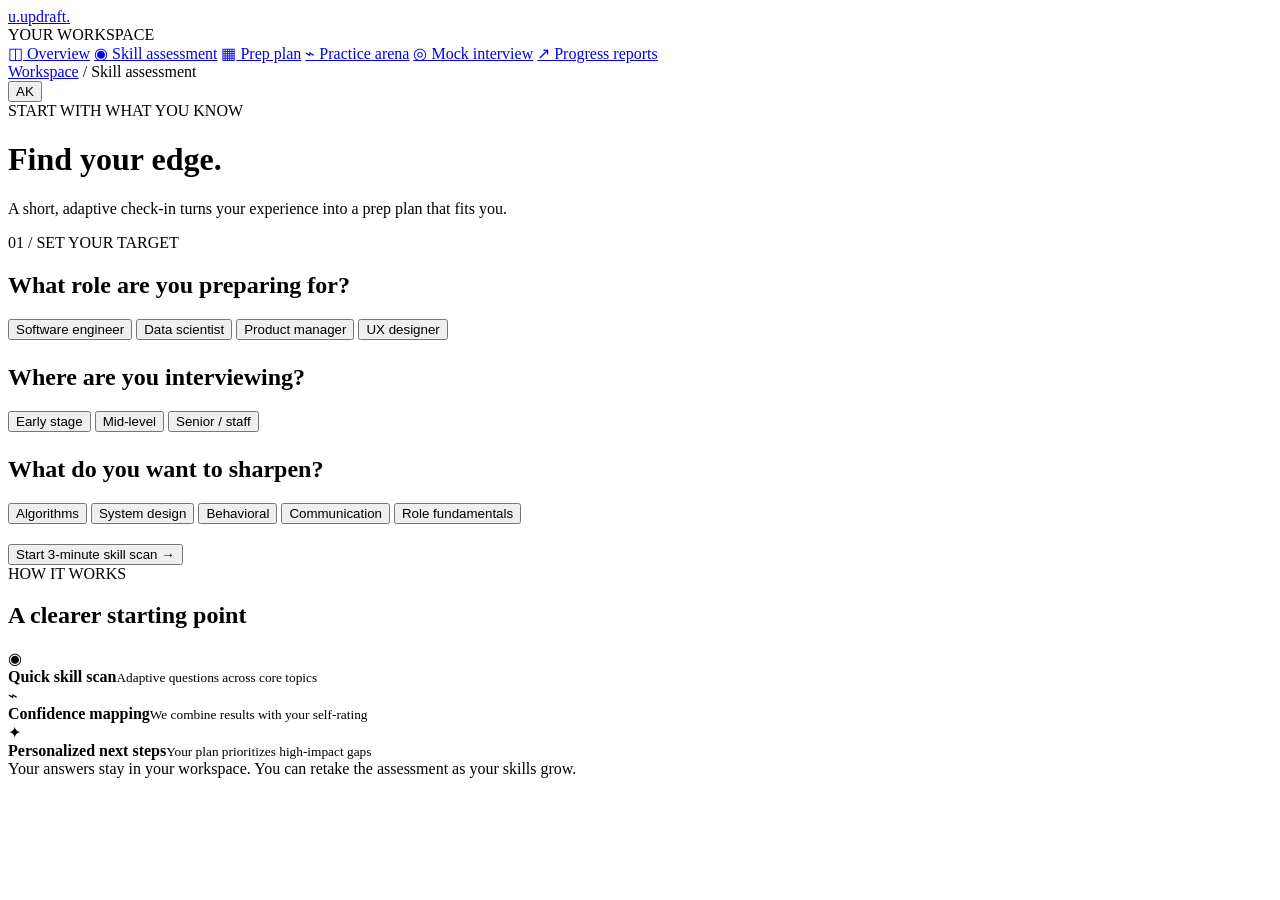
==== Frontend/pages/assessment.html @ e7a11a70 "Add skill assessment page" ====
<!doctype html>
<html lang="en">
<head>
  <meta charset="utf-8">
  <meta name="viewport" content="width=device-width,initial-scale=1">
  <title>Skill assessment — Updraft</title>
  <link rel="stylesheet" href="../css/styles.css">
</head>
<body>
  <aside class="sidebar">
    <a class="brand" href="../index.html"><span class="brandmark">u.</span><span>updraft<span class="brand-dot">.</span></span></a>
    <div class="side-label">YOUR WORKSPACE</div>
    <nav>
      <a class="nav-item" href="../index.html"><span>◫</span> Overview</a>
      <a class="nav-item active" href="assessment.html"><span>◉</span> Skill assessment</a>
      <a class="nav-item" href="plan.html"><span>▦</span> Prep plan</a>
      <a class="nav-item" href="practice.html"><span>⌁</span> Practice arena</a>
      <a class="nav-item" href="mock-interview.html"><span>◎</span> Mock interview</a>
      <a class="nav-item" href="reports.html"><span>↗</span> Progress reports</a>
    </nav>
  </aside>

  <main class="main">
    <header class="topbar">
      <div class="breadcrumbs"><a href="../index.html">Workspace</a> <span>/</span> Skill assessment</div>
      <div class="top-actions"><span class="today" id="today"></span><button class="avatar mini">AK</button></div>
    </header>

    <div class="content">
      <div class="page-head">
        <div class="eyebrow">START WITH WHAT YOU KNOW</div>
        <h1>Find your edge.</h1>
        <p>A short, adaptive check-in turns your experience into a prep plan that fits you.</p>
      </div>

      <div class="page-grid">
        <section class="panel">
          <div class="eyebrow muted">01 / SET YOUR TARGET</div>
          <h2>What role are you preparing for?</h2>
          <div class="option-row">
            <button class="choice selected">Software engineer</button>
            <button class="choice">Data scientist</button>
            <button class="choice">Product manager</button>
            <button class="choice">UX designer</button>
          </div>

          <h2 style="margin-top:24px">Where are you interviewing?</h2>
          <div class="option-row">
            <button class="choice">Early stage</button>
            <button class="choice selected">Mid-level</button>
            <button class="choice">Senior / staff</button>
          </div>

          <h2 style="margin-top:24px">What do you want to sharpen?</h2>
          <div class="option-row">
            <button class="chip selected">Algorithms</button>
            <button class="chip">System design</button>
            <button class="chip">Behavioral</button>
            <button class="chip">Communication</button>
            <button class="chip">Role fundamentals</button>
          </div>

          <button class="action" style="margin-top:20px" onclick="location.href='practice.html'">Start 3-minute skill scan →</button>
        </section>

        <aside class="panel">
          <div class="eyebrow muted">HOW IT WORKS</div>
          <h2>A clearer starting point</h2>
          <div class="plan-row"><span class="topic-icon">◉</span><div><b>Quick skill scan</b><small>Adaptive questions across core topics</small></div></div>
          <div class="plan-row"><span class="topic-icon">⌁</span><div><b>Confidence mapping</b><small>We combine results with your self-rating</small></div></div>
          <div class="plan-row"><span class="topic-icon">✦</span><div><b>Personalized next steps</b><small>Your plan prioritizes high-impact gaps</small></div></div>
          <div class="feedback">Your answers stay in your workspace. You can retake the assessment as your skills grow.</div>
        </aside>
      </div>
    </div>
  </main>
  <script src="../js/app.js"></script>
</body>
</html>
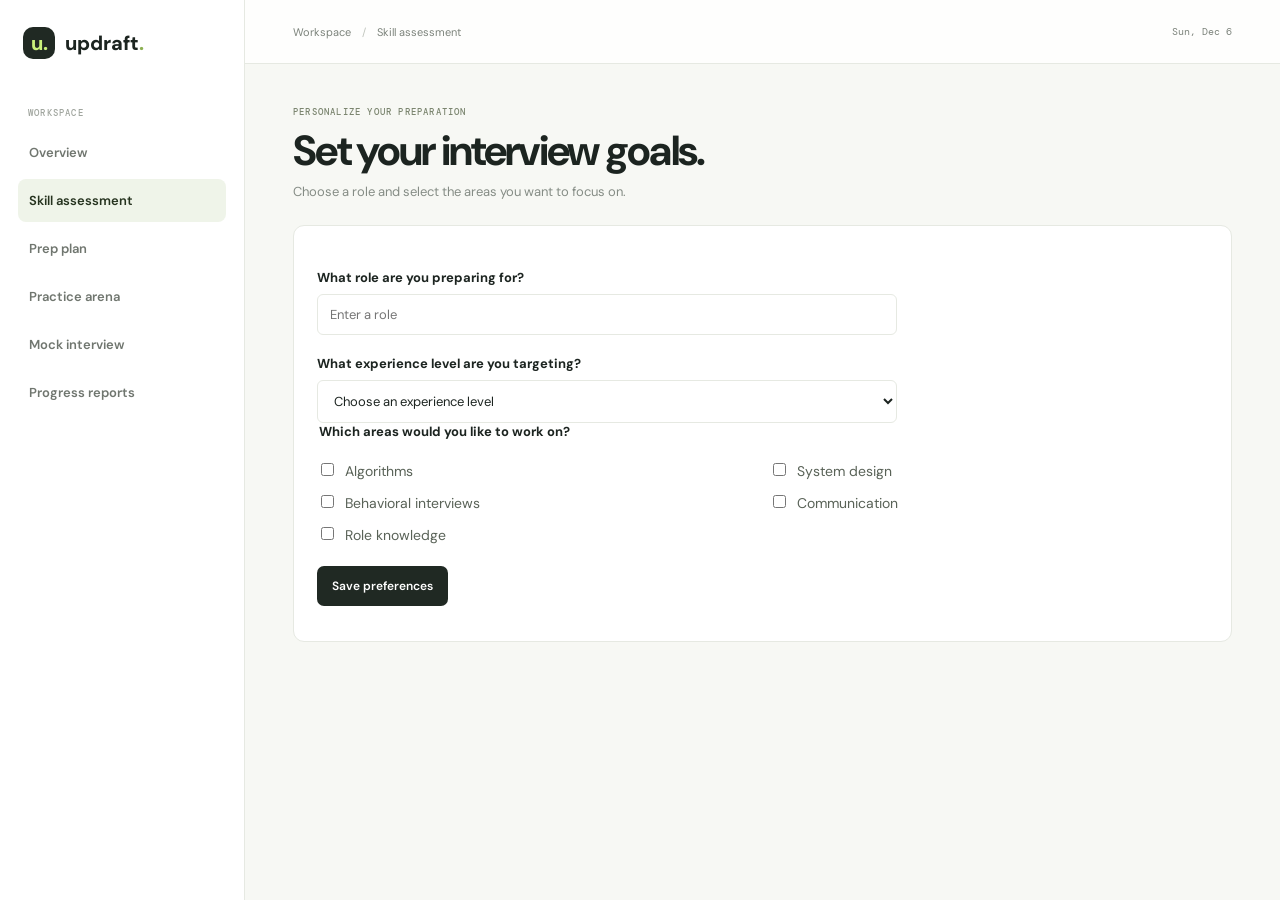
==== commit bd967850: "Update interview prep UI" ====
--- a/Frontend/pages/assessment.html
+++ b/Frontend/pages/assessment.html
@@ -9,69 +9,51 @@
 <body>
   <aside class="sidebar">
     <a class="brand" href="../index.html"><span class="brandmark">u.</span><span>updraft<span class="brand-dot">.</span></span></a>
-    <div class="side-label">YOUR WORKSPACE</div>
+    <div class="side-label">WORKSPACE</div>
     <nav>
-      <a class="nav-item" href="../index.html"><span>◫</span> Overview</a>
-      <a class="nav-item active" href="assessment.html"><span>◉</span> Skill assessment</a>
-      <a class="nav-item" href="plan.html"><span>▦</span> Prep plan</a>
-      <a class="nav-item" href="practice.html"><span>⌁</span> Practice arena</a>
-      <a class="nav-item" href="mock-interview.html"><span>◎</span> Mock interview</a>
-      <a class="nav-item" href="reports.html"><span>↗</span> Progress reports</a>
+      <a class="nav-item" href="../index.html">Overview</a>
+      <a class="nav-item active" href="assessment.html">Skill assessment</a>
+      <a class="nav-item" href="plan.html">Prep plan</a>
+      <a class="nav-item" href="practice.html">Practice arena</a>
+      <a class="nav-item" href="mock-interview.html">Mock interview</a>
+      <a class="nav-item" href="reports.html">Progress reports</a>
     </nav>
   </aside>
 
   <main class="main">
-    <header class="topbar">
-      <div class="breadcrumbs"><a href="../index.html">Workspace</a> <span>/</span> Skill assessment</div>
-      <div class="top-actions"><span class="today" id="today"></span><button class="avatar mini">AK</button></div>
-    </header>
-
+    <header class="topbar"><div class="breadcrumbs"><a href="../index.html">Workspace</a> <span>/</span> Skill assessment</div><span id="today"></span></header>
     <div class="content">
       <div class="page-head">
-        <div class="eyebrow">START WITH WHAT YOU KNOW</div>
-        <h1>Find your edge.</h1>
-        <p>A short, adaptive check-in turns your experience into a prep plan that fits you.</p>
+        <div class="eyebrow">PERSONALIZE YOUR PREPARATION</div>
+        <h1>Set your interview goals.</h1>
+        <p>Choose a role and select the areas you want to focus on.</p>
       </div>
 
-      <div class="page-grid">
-        <section class="panel">
-          <div class="eyebrow muted">01 / SET YOUR TARGET</div>
-          <h2>What role are you preparing for?</h2>
-          <div class="option-row">
-            <button class="choice selected">Software engineer</button>
-            <button class="choice">Data scientist</button>
-            <button class="choice">Product manager</button>
-            <button class="choice">UX designer</button>
+      <form class="panel" data-local-form>
+        <label class="field-label" for="role">What role are you preparing for?</label>
+        <input id="role" name="role" class="text-input" type="text" placeholder="Enter a role">
+
+        <label class="field-label" for="experience">What experience level are you targeting?</label>
+        <select id="experience" name="experience" class="text-input">
+          <option value="">Choose an experience level</option>
+          <option>Entry level</option><option>Mid-level</option>
+          <option>Senior</option><option>Staff or leadership</option>
+        </select>
+
+        <fieldset class="field-group">
+          <legend class="field-label">Which areas would you like to work on?</legend>
+          <div class="check-grid">
+            <label><input type="checkbox" name="focus" value="Algorithms"> Algorithms</label>
+            <label><input type="checkbox" name="focus" value="System design"> System design</label>
+            <label><input type="checkbox" name="focus" value="Behavioral"> Behavioral interviews</label>
+            <label><input type="checkbox" name="focus" value="Communication"> Communication</label>
+            <label><input type="checkbox" name="focus" value="Role knowledge"> Role knowledge</label>
           </div>
+        </fieldset>
 
-          <h2 style="margin-top:24px">Where are you interviewing?</h2>
-          <div class="option-row">
-            <button class="choice">Early stage</button>
-            <button class="choice selected">Mid-level</button>
-            <button class="choice">Senior / staff</button>
-          </div>
-
-          <h2 style="margin-top:24px">What do you want to sharpen?</h2>
-          <div class="option-row">
-            <button class="chip selected">Algorithms</button>
-            <button class="chip">System design</button>
-            <button class="chip">Behavioral</button>
-            <button class="chip">Communication</button>
-            <button class="chip">Role fundamentals</button>
-          </div>
-
-          <button class="action" style="margin-top:20px" onclick="location.href='practice.html'">Start 3-minute skill scan →</button>
-        </section>
-
-        <aside class="panel">
-          <div class="eyebrow muted">HOW IT WORKS</div>
-          <h2>A clearer starting point</h2>
-          <div class="plan-row"><span class="topic-icon">◉</span><div><b>Quick skill scan</b><small>Adaptive questions across core topics</small></div></div>
-          <div class="plan-row"><span class="topic-icon">⌁</span><div><b>Confidence mapping</b><small>We combine results with your self-rating</small></div></div>
-          <div class="plan-row"><span class="topic-icon">✦</span><div><b>Personalized next steps</b><small>Your plan prioritizes high-impact gaps</small></div></div>
-          <div class="feedback">Your answers stay in your workspace. You can retake the assessment as your skills grow.</div>
-        </aside>
-      </div>
+        <button class="action" type="submit">Save preferences</button>
+        <p class="form-message" aria-live="polite"></p>
+      </form>
     </div>
   </main>
   <script src="../js/app.js"></script>
--- a/Frontend/css/styles.css
+++ b/Frontend/css/styles.css
@@ -0,0 +1,287 @@
+@import url('https://fonts.googleapis.com/css2?family=DM+Mono:wght@400;500&family=DM+Sans:wght@400;500;600;700;800&display=swap');
+
+:root {
+  --ink: #1c2420;
+  --muted: #858c85;
+  --line: #e6e9e2;
+  --paper: #f7f8f4;
+  --white: #fff;
+  --lime: #c9f17b;
+  --dark: #202923;
+  --soft-green: #eff4e9;
+}
+
+* { box-sizing: border-box; }
+
+body {
+  margin: 0;
+  background: var(--paper);
+  color: var(--ink);
+  font: 14px 'DM Sans', sans-serif;
+}
+
+a { color: inherit; }
+
+.sidebar {
+  position: fixed;
+  inset: 0 auto 0 0;
+  width: 245px;
+  padding: 27px 18px;
+  background: white;
+  border-right: 1px solid var(--line);
+}
+
+.brand {
+  display: flex;
+  align-items: center;
+  gap: 10px;
+  margin: 0 0 48px 5px;
+  color: var(--ink);
+  text-decoration: none;
+  font-size: 20px;
+  font-weight: 800;
+}
+
+.brandmark {
+  display: grid;
+  width: 32px;
+  height: 32px;
+  place-items: center;
+  border-radius: 10px;
+  background: var(--dark);
+  color: var(--lime);
+}
+
+.brand-dot { color: #8cb052; }
+
+.side-label, .eyebrow {
+  color: #7b856f;
+  font: 500 9px 'DM Mono', monospace;
+  letter-spacing: 1.2px;
+}
+
+.side-label {
+  margin: 0 10px 12px;
+  color: #a0a59e;
+}
+
+.sidebar nav { display: grid; gap: 5px; }
+
+.nav-item {
+  display: block;
+  padding: 13px 11px;
+  border-radius: 8px;
+  color: #70766f;
+  text-decoration: none;
+  font-size: 13px;
+  font-weight: 600;
+}
+
+.nav-item:hover, .nav-item.active {
+  background: var(--soft-green);
+  color: #26331f;
+}
+
+.main {
+  min-height: 100vh;
+  margin-left: 245px;
+}
+
+.topbar {
+  display: flex;
+  height: 64px;
+  align-items: center;
+  justify-content: space-between;
+  padding: 0 48px;
+  background: rgba(255,255,255,.85);
+  border-bottom: 1px solid var(--line);
+  color: #7c837b;
+  font-size: 11px;
+}
+
+.breadcrumbs a { text-decoration: none; }
+.breadcrumbs span { margin: 0 8px; color: #c0c5bd; }
+#today { font: 10px 'DM Mono', monospace; }
+
+.content {
+  max-width: 1320px;
+  margin: auto;
+  padding: 42px 48px 30px;
+}
+
+.welcome-row {
+  display: flex;
+  align-items: end;
+  justify-content: space-between;
+  gap: 20px;
+  margin-bottom: 30px;
+}
+
+h1 {
+  margin: 12px 0 8px;
+  font-size: clamp(30px, 4vw, 42px);
+  line-height: 1.12;
+  letter-spacing: -1.7px;
+}
+
+h2 { margin: 7px 0 10px; font-size: 19px; }
+h3 { margin: 12px 0 6px; font-size: 15px; }
+
+.subhead, .page-head p, .panel-copy, .tool-card p, .empty-state p {
+  color: var(--muted);
+  font-size: 13px;
+  line-height: 1.65;
+}
+
+.subhead { margin: 0; }
+
+.primary-btn, .action {
+  display: inline-block;
+  padding: 12px 15px;
+  border: 0;
+  border-radius: 7px;
+  background: var(--dark);
+  color: white;
+  text-decoration: none;
+  font: 600 12px 'DM Sans', sans-serif;
+  cursor: pointer;
+}
+
+.primary-btn span { margin-left: 10px; color: var(--lime); }
+
+.panel, .tool-card {
+  padding: 23px;
+  background: white;
+  border: 1px solid var(--line);
+  border-radius: 11px;
+}
+
+.panel-copy { margin-bottom: 18px; }
+
+.section-heading { margin: 30px 0 13px; }
+.section-heading h2 { margin-bottom: 0; }
+
+.card-grid {
+  display: grid;
+  grid-template-columns: repeat(3, minmax(0, 1fr));
+  gap: 14px;
+}
+
+.tool-card {
+  display: block;
+  color: var(--ink);
+  text-decoration: none;
+  transition: transform .15s, border-color .15s;
+}
+
+.tool-card:hover { transform: translateY(-2px); border-color: #cbd8be; }
+.tool-card p { margin: 0; }
+
+.tool-icon, .empty-icon {
+  display: grid;
+  width: 38px;
+  height: 38px;
+  place-items: center;
+  border-radius: 9px;
+  background: var(--soft-green);
+  color: #638747;
+  font-family: 'DM Mono', monospace;
+}
+
+footer {
+  margin-top: 34px;
+  color: #9aa197;
+  font: 8px 'DM Mono', monospace;
+  letter-spacing: .7px;
+}
+
+footer span { color: #c3c9bf; }
+
+.page-head { margin-bottom: 23px; }
+.page-head h1 { margin: 9px 0 7px; }
+.page-head p { margin: 0; }
+
+.empty-state { text-align: center; padding: 50px 24px; }
+.empty-state .empty-icon { margin: 0 auto 15px; font-size: 18px; }
+.empty-state p { max-width: 460px; margin: 0 auto 20px; }
+
+.field-label {
+  display: block;
+  margin: 20px 0 8px;
+  font-weight: 700;
+  font-size: 13px;
+}
+
+.text-input {
+  width: 100%;
+  max-width: 580px;
+  padding: 11px 12px;
+  border: 1px solid var(--line);
+  border-radius: 6px;
+  background: white;
+  color: var(--ink);
+  font: 13px 'DM Sans', sans-serif;
+}
+
+.text-input:focus {
+  outline: 2px solid #c9dfb5;
+  border-color: #8aaa70;
+}
+
+.field-group { margin: 0; padding: 0; border: 0; }
+
+.check-grid {
+  display: grid;
+  grid-template-columns: repeat(2, minmax(0, 1fr));
+  gap: 12px;
+  margin: 12px 0 22px;
+  color: #596257;
+}
+
+.check-grid input { accent-color: #789b59; margin-right: 7px; }
+
+.form-message { color: #638747; font-size: 12px; }
+
+.tabs {
+  display: flex;
+  gap: 8px;
+  margin-bottom: 15px;
+  border-bottom: 1px solid var(--line);
+}
+
+.tab {
+  padding: 10px 12px;
+  border: 0;
+  border-radius: 6px 6px 0 0;
+  background: transparent;
+  color: #737b71;
+  font: 12px 'DM Sans', sans-serif;
+  cursor: pointer;
+}
+
+.tab.active { background: var(--soft-green); color: #526e3e; }
+
+[hidden] { display: none !important; }
+
+@media (max-width: 900px) {
+  .sidebar { width: 205px; }
+  .main { margin-left: 205px; }
+  .content { padding: 30px 24px; }
+  .topbar { padding: 0 24px; }
+  .card-grid { grid-template-columns: repeat(2, minmax(0, 1fr)); }
+}
+
+@media (max-width: 620px) {
+  .sidebar { position: static; width: auto; padding: 14px; }
+  .brand { margin: 0 0 15px; }
+  .side-label { display: none; }
+  .sidebar nav { grid-template-columns: repeat(2, minmax(0, 1fr)); }
+  .nav-item { padding: 10px; font-size: 11px; }
+  .main { margin-left: 0; }
+  .topbar { height: 50px; padding: 0 15px; }
+  .content { padding: 24px 15px; }
+  .welcome-row { display: block; }
+  .primary-btn { margin-top: 16px; }
+  .card-grid, .check-grid { grid-template-columns: 1fr; }
+  .panel { padding: 18px; }
+}
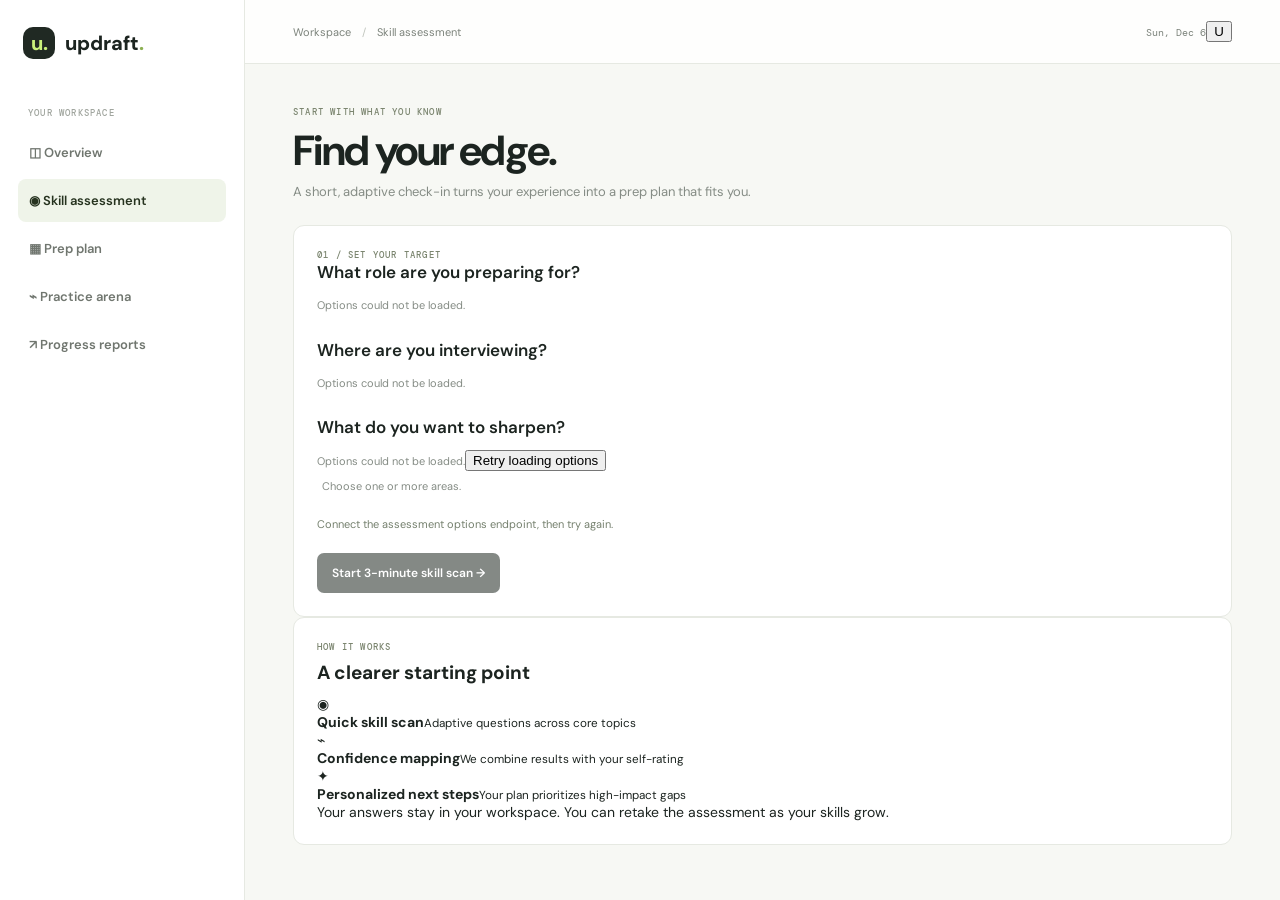
==== commit d9fb5ada: "Update personalized preparation UI" ====
--- a/Frontend/pages/assessment.html
+++ b/Frontend/pages/assessment.html
@@ -2,60 +2,76 @@
 <html lang="en">
 <head>
   <meta charset="utf-8">
-  <meta name="viewport" content="width=device-width,initial-scale=1">
+  <meta name="viewport" content="width=device-width, initial-scale=1">
   <title>Skill assessment — Updraft</title>
+  <link rel="preconnect" href="https://fonts.googleapis.com">
+  <link href="https://fonts.googleapis.com/css2?family=DM+Mono:wght@400;500&family=DM+Sans:wght@400;500;600;700;800&display=swap" rel="stylesheet">
   <link rel="stylesheet" href="../css/styles.css">
+  <style>
+    .assessment-fieldset { border: 0; min-width: 0; margin: 0 0 24px; padding: 0; }
+    .assessment-fieldset legend { margin: 0 0 12px; padding: 0; font-size: 17px; font-weight: 600; }
+    .assessment-fieldset .panel-copy, .form-help { color: var(--muted); font-size: 11px; }
+    .form-help { display: block; margin: 8px 0 0 5px; }
+    .form-status { min-height: 16px; margin: 12px 0 0; color: #75806e; font-size: 11px; }
+    .action:disabled { cursor: not-allowed; opacity: .55; }
+  </style>
 </head>
 <body>
   <aside class="sidebar">
     <a class="brand" href="../index.html"><span class="brandmark">u.</span><span>updraft<span class="brand-dot">.</span></span></a>
-    <div class="side-label">WORKSPACE</div>
-    <nav>
-      <a class="nav-item" href="../index.html">Overview</a>
-      <a class="nav-item active" href="assessment.html">Skill assessment</a>
-      <a class="nav-item" href="plan.html">Prep plan</a>
-      <a class="nav-item" href="practice.html">Practice arena</a>
-      <a class="nav-item" href="mock-interview.html">Mock interview</a>
-      <a class="nav-item" href="reports.html">Progress reports</a>
+    <div class="side-label">YOUR WORKSPACE</div>
+    <nav aria-label="Main navigation">
+      <a class="nav-item" href="../index.html"><span>◫</span> Overview</a>
+      <a class="nav-item active" href="assessment.html"><span>◉</span> Skill assessment</a>
+      <a class="nav-item" href="plan.html"><span>▦</span> Prep plan</a>
+      <a class="nav-item" href="practice.html"><span>⌁</span> Practice arena</a>
+      <a class="nav-item" href="reports.html"><span>↗</span> Progress reports</a>
     </nav>
   </aside>
-
   <main class="main">
-    <header class="topbar"><div class="breadcrumbs"><a href="../index.html">Workspace</a> <span>/</span> Skill assessment</div><span id="today"></span></header>
+    <header class="topbar">
+      <div class="breadcrumbs"><a href="../index.html">Workspace</a> <span>/</span> Skill assessment</div>
+      <div class="top-actions"><span class="today" id="today"></span><button class="avatar mini" type="button" aria-label="User profile">U</button></div>
+    </header>
     <div class="content">
       <div class="page-head">
-        <div class="eyebrow">PERSONALIZE YOUR PREPARATION</div>
-        <h1>Set your interview goals.</h1>
-        <p>Choose a role and select the areas you want to focus on.</p>
+        <div class="eyebrow">START WITH WHAT YOU KNOW</div>
+        <h1>Find your edge.</h1>
+        <p>A short, adaptive check-in turns your experience into a prep plan that fits you.</p>
       </div>
-
-      <form class="panel" data-local-form>
-        <label class="field-label" for="role">What role are you preparing for?</label>
-        <input id="role" name="role" class="text-input" type="text" placeholder="Enter a role">
-
-        <label class="field-label" for="experience">What experience level are you targeting?</label>
-        <select id="experience" name="experience" class="text-input">
-          <option value="">Choose an experience level</option>
-          <option>Entry level</option><option>Mid-level</option>
-          <option>Senior</option><option>Staff or leadership</option>
-        </select>
-
-        <fieldset class="field-group">
-          <legend class="field-label">Which areas would you like to work on?</legend>
-          <div class="check-grid">
-            <label><input type="checkbox" name="focus" value="Algorithms"> Algorithms</label>
-            <label><input type="checkbox" name="focus" value="System design"> System design</label>
-            <label><input type="checkbox" name="focus" value="Behavioral"> Behavioral interviews</label>
-            <label><input type="checkbox" name="focus" value="Communication"> Communication</label>
-            <label><input type="checkbox" name="focus" value="Role knowledge"> Role knowledge</label>
-          </div>
-        </fieldset>
-
-        <button class="action" type="submit">Save preferences</button>
-        <p class="form-message" aria-live="polite"></p>
-      </form>
+      <div class="page-grid">
+        <section class="panel" aria-labelledby="target-heading">
+          <div class="eyebrow muted">01 / SET YOUR TARGET</div>
+          <form id="assessment-form" novalidate>
+            <fieldset class="assessment-fieldset">
+              <legend id="target-heading">What role are you preparing for?</legend>
+              <div class="option-row" id="role-options" aria-live="polite"><span class="panel-copy">Loading roles…</span></div>
+            </fieldset>
+            <fieldset class="assessment-fieldset">
+              <legend>Where are you interviewing?</legend>
+              <div class="option-row" id="level-options" aria-live="polite"><span class="panel-copy">Loading experience levels…</span></div>
+            </fieldset>
+            <fieldset class="assessment-fieldset">
+              <legend>What do you want to sharpen?</legend>
+              <div class="option-row" id="skill-options" aria-live="polite"><span class="panel-copy">Loading skill areas…</span></div>
+              <small class="form-help">Choose one or more areas.</small>
+            </fieldset>
+            <p class="form-status" id="assessment-status" role="status" aria-live="polite"></p>
+            <button class="action" id="start-assessment" type="submit" style="margin-top:20px" disabled>Start 3-minute skill scan →</button>
+          </form>
+        </section>
+        <aside class="panel">
+          <div class="eyebrow muted">HOW IT WORKS</div>
+          <h2>A clearer starting point</h2>
+          <div class="plan-row"><span class="topic-icon">◉</span><div><b>Quick skill scan</b><small>Adaptive questions across core topics</small></div></div>
+          <div class="plan-row"><span class="topic-icon">⌁</span><div><b>Confidence mapping</b><small>We combine results with your self-rating</small></div></div>
+          <div class="plan-row"><span class="topic-icon">✦</span><div><b>Personalized next steps</b><small>Your plan prioritizes high-impact gaps</small></div></div>
+          <div class="feedback">Your answers stay in your workspace. You can retake the assessment as your skills grow.</div>
+        </aside>
+      </div>
     </div>
   </main>
   <script src="../js/app.js"></script>
+  <script src="../js/assessment.js"></script>
 </body>
 </html>
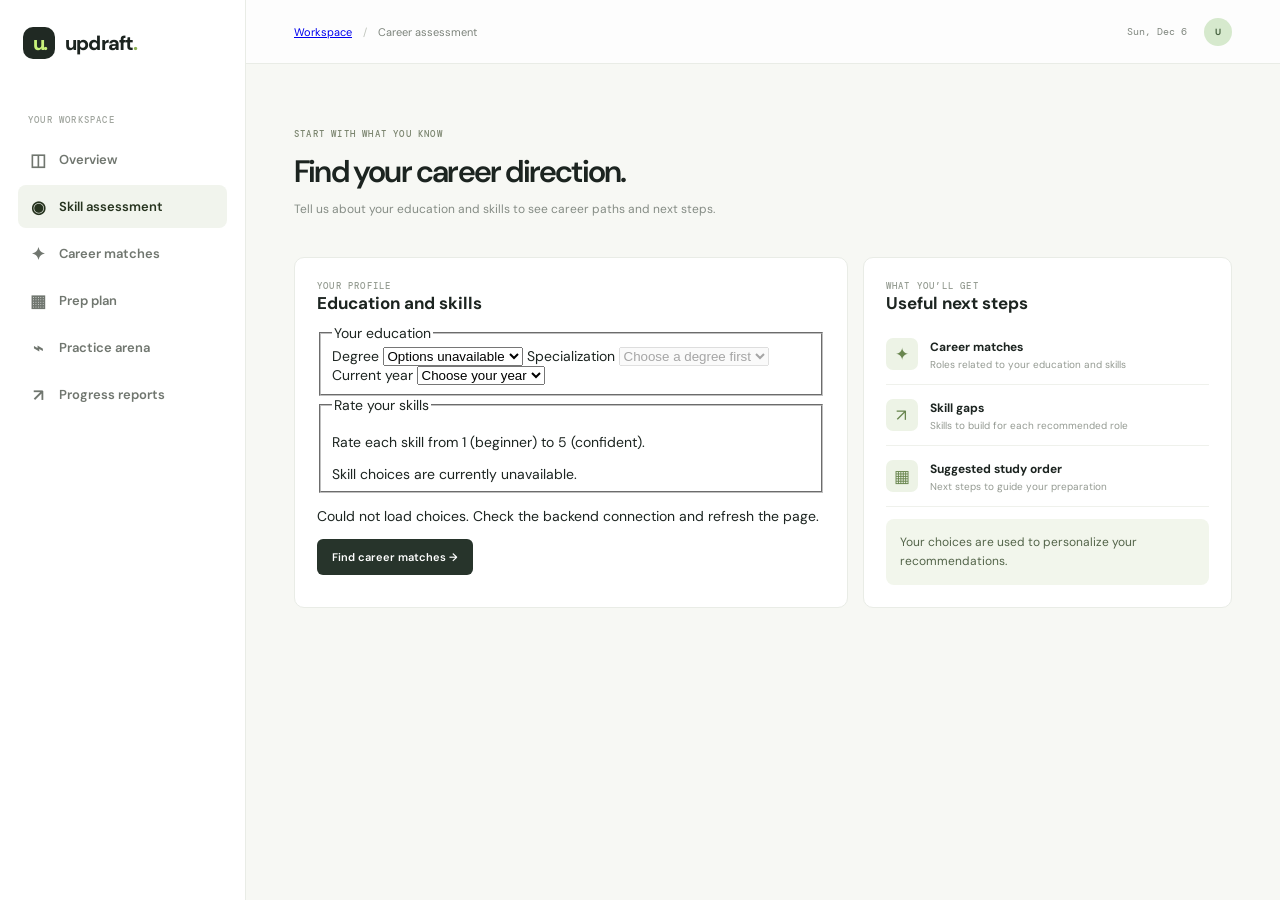
==== commit 9d80b317: "Add education and skill ratings to career assessment" ====
--- a/Frontend/pages/assessment.html
+++ b/Frontend/pages/assessment.html
@@ -3,74 +3,118 @@
 <head>
   <meta charset="utf-8">
   <meta name="viewport" content="width=device-width, initial-scale=1">
-  <title>Skill assessment — Updraft</title>
+  <title>Career assessment — Updraft</title>
   <link rel="preconnect" href="https://fonts.googleapis.com">
   <link href="https://fonts.googleapis.com/css2?family=DM+Mono:wght@400;500&family=DM+Sans:wght@400;500;600;700;800&display=swap" rel="stylesheet">
   <link rel="stylesheet" href="../css/styles.css">
-  <style>
-    .assessment-fieldset { border: 0; min-width: 0; margin: 0 0 24px; padding: 0; }
-    .assessment-fieldset legend { margin: 0 0 12px; padding: 0; font-size: 17px; font-weight: 600; }
-    .assessment-fieldset .panel-copy, .form-help { color: var(--muted); font-size: 11px; }
-    .form-help { display: block; margin: 8px 0 0 5px; }
-    .form-status { min-height: 16px; margin: 12px 0 0; color: #75806e; font-size: 11px; }
-    .action:disabled { cursor: not-allowed; opacity: .55; }
-  </style>
+  <link rel="stylesheet" href="../css/career.css">
 </head>
 <body>
   <aside class="sidebar">
-    <a class="brand" href="../index.html"><span class="brandmark">u.</span><span>updraft<span class="brand-dot">.</span></span></a>
+    <a class="brand" href="../index.html">
+      <span class="brandmark">u.</span>
+      <span>updraft<span class="brand-dot">.</span></span>
+    </a>
     <div class="side-label">YOUR WORKSPACE</div>
     <nav aria-label="Main navigation">
       <a class="nav-item" href="../index.html"><span>◫</span> Overview</a>
       <a class="nav-item active" href="assessment.html"><span>◉</span> Skill assessment</a>
+      <a class="nav-item" href="career-results.html"><span>✦</span> Career matches</a>
       <a class="nav-item" href="plan.html"><span>▦</span> Prep plan</a>
       <a class="nav-item" href="practice.html"><span>⌁</span> Practice arena</a>
       <a class="nav-item" href="reports.html"><span>↗</span> Progress reports</a>
     </nav>
   </aside>
+
   <main class="main">
     <header class="topbar">
-      <div class="breadcrumbs"><a href="../index.html">Workspace</a> <span>/</span> Skill assessment</div>
-      <div class="top-actions"><span class="today" id="today"></span><button class="avatar mini" type="button" aria-label="User profile">U</button></div>
+      <div class="breadcrumbs">
+        <a href="../index.html">Workspace</a>
+        <span>/</span>
+        Career assessment
+      </div>
+      <div class="top-actions">
+        <span class="today" id="today"></span>
+        <span class="avatar mini" aria-label="User">U</span>
+      </div>
     </header>
+
     <div class="content">
       <div class="page-head">
         <div class="eyebrow">START WITH WHAT YOU KNOW</div>
-        <h1>Find your edge.</h1>
-        <p>A short, adaptive check-in turns your experience into a prep plan that fits you.</p>
+        <h1>Find your career direction.</h1>
+        <p>Tell us about your education and skills to see career paths and next steps.</p>
       </div>
-      <div class="page-grid">
-        <section class="panel" aria-labelledby="target-heading">
-          <div class="eyebrow muted">01 / SET YOUR TARGET</div>
-          <form id="assessment-form" novalidate>
-            <fieldset class="assessment-fieldset">
-              <legend id="target-heading">What role are you preparing for?</legend>
-              <div class="option-row" id="role-options" aria-live="polite"><span class="panel-copy">Loading roles…</span></div>
+
+      <div class="page-grid career-page-grid">
+        <section class="panel" aria-labelledby="assessment-heading">
+          <div class="eyebrow muted">YOUR PROFILE</div>
+          <h2 id="assessment-heading">Education and skills</h2>
+
+          <form id="assessment-form">
+            <fieldset class="career-fieldset">
+              <legend>Your education</legend>
+
+              <label class="career-label" for="degree">Degree</label>
+              <select id="degree" name="degreeId" required>
+                <option value="">Loading degrees…</option>
+              </select>
+
+              <label class="career-label" for="specialization">Specialization</label>
+              <select id="specialization" name="specializationId" required disabled>
+                <option value="">Choose a degree first</option>
+              </select>
+
+              <label class="career-label" for="study-year">Current year</label>
+              <select id="study-year" name="studyYear" required>
+                <option value="">Choose your year</option>
+                <option value="1">Year 1</option>
+                <option value="2">Year 2</option>
+                <option value="3">Year 3</option>
+                <option value="4">Year 4</option>
+                <option value="graduate">Graduated</option>
+              </select>
             </fieldset>
-            <fieldset class="assessment-fieldset">
-              <legend>Where are you interviewing?</legend>
-              <div class="option-row" id="level-options" aria-live="polite"><span class="panel-copy">Loading experience levels…</span></div>
+
+            <fieldset class="career-fieldset">
+              <legend>Rate your skills</legend>
+              <p class="panel-copy">Rate each skill from 1 (beginner) to 5 (confident).</p>
+              <div id="skill-ratings" class="skill-ratings" aria-live="polite">
+                <p class="panel-copy">Loading skill choices…</p>
+              </div>
             </fieldset>
-            <fieldset class="assessment-fieldset">
-              <legend>What do you want to sharpen?</legend>
-              <div class="option-row" id="skill-options" aria-live="polite"><span class="panel-copy">Loading skill areas…</span></div>
-              <small class="form-help">Choose one or more areas.</small>
-            </fieldset>
-            <p class="form-status" id="assessment-status" role="status" aria-live="polite"></p>
-            <button class="action" id="start-assessment" type="submit" style="margin-top:20px" disabled>Start 3-minute skill scan →</button>
+
+            <p id="assessment-status" class="career-status" role="status" aria-live="polite"></p>
+
+            <button class="action" id="submit-assessment" type="submit" disabled>
+              Find career matches →
+            </button>
           </form>
         </section>
+
         <aside class="panel">
-          <div class="eyebrow muted">HOW IT WORKS</div>
-          <h2>A clearer starting point</h2>
-          <div class="plan-row"><span class="topic-icon">◉</span><div><b>Quick skill scan</b><small>Adaptive questions across core topics</small></div></div>
-          <div class="plan-row"><span class="topic-icon">⌁</span><div><b>Confidence mapping</b><small>We combine results with your self-rating</small></div></div>
-          <div class="plan-row"><span class="topic-icon">✦</span><div><b>Personalized next steps</b><small>Your plan prioritizes high-impact gaps</small></div></div>
-          <div class="feedback">Your answers stay in your workspace. You can retake the assessment as your skills grow.</div>
+          <div class="eyebrow muted">WHAT YOU’LL GET</div>
+          <h2>Useful next steps</h2>
+          <div class="plan-row">
+            <span class="topic-icon">✦</span>
+            <div><b>Career matches</b><small>Roles related to your education and skills</small></div>
+          </div>
+          <div class="plan-row">
+            <span class="topic-icon">↗</span>
+            <div><b>Skill gaps</b><small>Skills to build for each recommended role</small></div>
+          </div>
+          <div class="plan-row">
+            <span class="topic-icon">▦</span>
+            <div><b>Suggested study order</b><small>Next steps to guide your preparation</small></div>
+          </div>
+          <div class="feedback">
+            Your choices are used to personalize your recommendations.
+          </div>
         </aside>
       </div>
     </div>
   </main>
+
   <script src="../js/app.js"></script>
   <script src="../js/assessment.js"></script>
 </body>
--- a/Frontend/css/styles.css
+++ b/Frontend/css/styles.css
@@ -3,285 +3,1399 @@
 :root {
   --ink: #1c2420;
   --muted: #858c85;
-  --line: #e6e9e2;
+  --line: #e9ece6;
   --paper: #f7f8f4;
   --white: #fff;
   --lime: #c9f17b;
+  --green: #577d38;
   --dark: #202923;
-  --soft-green: #eff4e9;
-}
-
-* { box-sizing: border-box; }
+  --purple: #e9e2fb;
+  --coral: #ffe4dc;
+  --blue: #e0ebf7;
+}
+
+* {
+  box-sizing: border-box;
+}
 
 body {
   margin: 0;
   background: var(--paper);
   color: var(--ink);
-  font: 14px 'DM Sans', sans-serif;
-}
-
-a { color: inherit; }
+  font-family: 'DM Sans', sans-serif;
+  font-size: 14px;
+}
 
 .sidebar {
   position: fixed;
   inset: 0 auto 0 0;
-  width: 245px;
+  width: 246px;
+  background: #fff;
+  border-right: 1px solid var(--line);
   padding: 27px 18px;
-  background: white;
-  border-right: 1px solid var(--line);
+  display: flex;
+  flex-direction: column;
+  z-index: 2;
 }
 
 .brand {
   display: flex;
   align-items: center;
   gap: 10px;
-  margin: 0 0 48px 5px;
+  text-decoration: none;
   color: var(--ink);
-  text-decoration: none;
+  font-weight: 800;
   font-size: 20px;
-  font-weight: 800;
+  letter-spacing: -.8px;
+  margin: 0 0 55px 5px;
 }
 
 .brandmark {
-  display: grid;
+  height: 32px;
   width: 32px;
-  height: 32px;
-  place-items: center;
-  border-radius: 10px;
   background: var(--dark);
   color: var(--lime);
-}
-
-.brand-dot { color: #8cb052; }
-
-.side-label, .eyebrow {
-  color: #7b856f;
-  font: 500 9px 'DM Mono', monospace;
+  border-radius: 10px;
+  display: grid;
+  place-items: center;
+  font-size: 20px;
+  letter-spacing: -2px;
+}
+
+.brand-dot {
+  color: #8cb052;
+}
+
+.side-label,
+.eyebrow,
+.stat-label {
+  font-family: 'DM Mono', monospace;
+  font-size: 9px;
   letter-spacing: 1.2px;
+  font-weight: 500;
 }
 
 .side-label {
-  margin: 0 10px 12px;
   color: #a0a59e;
-}
-
-.sidebar nav { display: grid; gap: 5px; }
+  padding: 0 10px;
+  margin-bottom: 12px;
+}
+
+.sidebar nav {
+  display: grid;
+  gap: 4px;
+}
 
 .nav-item {
-  display: block;
-  padding: 13px 11px;
-  border-radius: 8px;
+  height: 43px;
+  display: flex;
+  align-items: center;
+  gap: 12px;
+  padding: 0 11px;
   color: #70766f;
   text-decoration: none;
+  border-radius: 8px;
   font-size: 13px;
   font-weight: 600;
 }
 
-.nav-item:hover, .nav-item.active {
-  background: var(--soft-green);
+.nav-item > span {
+  font-size: 17px;
+  width: 18px;
+  text-align: center;
+}
+
+.nav-item.active {
+  background: #f1f4ed;
   color: #26331f;
 }
 
+.nav-item i {
+  font-style: normal;
+  font-size: 10px;
+  margin-left: auto;
+  background: #e7ecdf;
+  padding: 3px 7px;
+  border-radius: 20px;
+}
+
+.side-bottom {
+  margin-top: auto;
+}
+
+.streak-card {
+  background: #f6f7f2;
+  border: 1px solid #ecefe6;
+  border-radius: 10px;
+  padding: 12px;
+  display: flex;
+  align-items: center;
+  gap: 9px;
+  margin-bottom: 18px;
+}
+
+.streak-flame {
+  color: #df865f;
+  font-size: 20px;
+}
+
+.streak-card b,
+.user-row b {
+  font-size: 11px;
+  display: block;
+}
+
+.streak-card small,
+.user-row small {
+  display: block;
+  color: #91968f;
+  font-size: 10px;
+  margin-top: 3px;
+}
+
+.streak-num {
+  font-family: 'DM Mono', monospace;
+  font-size: 13px;
+  margin-left: auto;
+  color: #83905f;
+}
+
+.user-row {
+  border-top: 1px solid var(--line);
+  padding: 16px 4px 0;
+  display: flex;
+  align-items: center;
+  gap: 10px;
+}
+
+.avatar {
+  background: #d6e9cd;
+  color: #486341;
+  border-radius: 50%;
+  width: 34px;
+  height: 34px;
+  display: grid;
+  place-items: center;
+  font-size: 11px;
+  font-weight: 700;
+}
+
+.more {
+  margin-left: auto;
+  color: #8f968e;
+  font-size: 19px;
+}
+
 .main {
+  margin-left: 246px;
   min-height: 100vh;
-  margin-left: 245px;
 }
 
 .topbar {
-  display: flex;
   height: 64px;
+  background: rgba(255, 255, 255, .8);
+  border-bottom: 1px solid var(--line);
+  display: flex;
   align-items: center;
   justify-content: space-between;
   padding: 0 48px;
-  background: rgba(255,255,255,.85);
-  border-bottom: 1px solid var(--line);
+}
+
+.breadcrumbs {
+  font-size: 11px;
   color: #7c837b;
-  font-size: 11px;
-}
-
-.breadcrumbs a { text-decoration: none; }
-.breadcrumbs span { margin: 0 8px; color: #c0c5bd; }
-#today { font: 10px 'DM Mono', monospace; }
+}
+
+.breadcrumbs span {
+  margin: 0 8px;
+  color: #c0c5bd;
+}
+
+.top-actions {
+  display: flex;
+  align-items: center;
+  gap: 17px;
+}
+
+.today {
+  font-family: 'DM Mono', monospace;
+  color: #7f867e;
+  font-size: 10px;
+}
+
+.icon-btn {
+  border: 0;
+  background: none;
+  font-size: 18px;
+  position: relative;
+  color: #555;
+}
+
+.notification-dot {
+  position: absolute;
+  right: 2px;
+  top: 4px;
+  width: 5px;
+  height: 5px;
+  border-radius: 50%;
+  background: #ef886b;
+}
+
+.mini {
+  width: 28px;
+  height: 28px;
+  font-size: 9px;
+  border: 0;
+}
 
 .content {
   max-width: 1320px;
   margin: auto;
-  padding: 42px 48px 30px;
+  padding: 39px 48px 30px;
 }
 
 .welcome-row {
   display: flex;
-  align-items: end;
   justify-content: space-between;
-  gap: 20px;
-  margin-bottom: 30px;
+  align-items: flex-end;
+  margin-bottom: 26px;
+}
+
+.eyebrow {
+  color: #7b856f;
+}
+
+.live-dot {
+  display: inline-block;
+  width: 6px;
+  height: 6px;
+  border-radius: 50%;
+  background: #83b95c;
+  margin-right: 6px;
+  box-shadow: 0 0 0 3px #e3efd9;
 }
 
 h1 {
-  margin: 12px 0 8px;
-  font-size: clamp(30px, 4vw, 42px);
-  line-height: 1.12;
-  letter-spacing: -1.7px;
-}
-
-h2 { margin: 7px 0 10px; font-size: 19px; }
-h3 { margin: 12px 0 6px; font-size: 15px; }
-
-.subhead, .page-head p, .panel-copy, .tool-card p, .empty-state p {
-  color: var(--muted);
-  font-size: 13px;
-  line-height: 1.65;
-}
-
-.subhead { margin: 0; }
-
-.primary-btn, .action {
-  display: inline-block;
-  padding: 12px 15px;
+  font-size: 36px;
+  line-height: 1.13;
+  letter-spacing: -1.8px;
+  margin: 14px 0 8px;
+  font-weight: 600;
+}
+
+h1 em {
+  font-family: Georgia, serif;
+  font-weight: 400;
+  color: #638747;
+}
+
+.subhead {
+  margin: 0;
+  color: #7f867e;
+  font-size: 12px;
+}
+
+.primary-btn {
   border: 0;
-  border-radius: 7px;
   background: var(--dark);
   color: white;
-  text-decoration: none;
-  font: 600 12px 'DM Sans', sans-serif;
+  border-radius: 7px;
+  padding: 12px 14px;
+  font-family: inherit;
+  font-size: 11px;
+  font-weight: 600;
   cursor: pointer;
-}
-
-.primary-btn span { margin-left: 10px; color: var(--lime); }
-
-.panel, .tool-card {
-  padding: 23px;
+  box-shadow: 0 5px 12px #1b29151c;
+}
+
+.primary-btn span {
+  color: var(--lime);
+  font-size: 15px;
+  vertical-align: -1px;
+  margin-right: 7px;
+}
+
+.primary-btn b {
+  color: #b8ef67;
+  margin-left: 13px;
+}
+
+.hero-grid {
+  display: grid;
+  grid-template-columns: 1.28fr .85fr;
+  gap: 16px;
+}
+
+.readiness-card,
+.focus-card,
+.stat-card,
+.week-card,
+.today-card {
   background: white;
   border: 1px solid var(--line);
   border-radius: 11px;
 }
 
-.panel-copy { margin-bottom: 18px; }
-
-.section-heading { margin: 30px 0 13px; }
-.section-heading h2 { margin-bottom: 0; }
-
-.card-grid {
+.readiness-card {
+  padding: 21px 23px 16px;
+  min-height: 232px;
+  overflow: hidden;
+}
+
+.card-top {
+  display: flex;
+  justify-content: space-between;
+  align-items: flex-start;
+}
+
+.muted {
+  color: #969d93;
+}
+
+.card-top h2,
+.section-heading h2 {
+  font-size: 16px;
+  margin: 6px 0 0;
+  letter-spacing: -.35px;
+}
+
+.dots {
+  background: none;
+  border: 0;
+  font-size: 20px;
+  color: #9da39b;
+}
+
+.readiness-body {
+  display: flex;
+  align-items: center;
+  gap: 25px;
+  margin: 14px 0 8px;
+}
+
+.ring {
+  width: 111px;
+  height: 111px;
+  border-radius: 50%;
   display: grid;
-  grid-template-columns: repeat(3, minmax(0, 1fr));
+  place-items: center;
+  position: relative;
+  background: conic-gradient(#a5ce6e calc(var(--progress) * 1%), #eef1e9 0);
+  transform: rotate(-90deg);
+  flex: none;
+}
+
+.ring::before {
+  content: '';
+  position: absolute;
+  inset: 7px;
+  background: white;
+  border-radius: 50%;
+}
+
+.ring-inner {
+  z-index: 1;
+  transform: rotate(90deg);
+  text-align: center;
+}
+
+.ring-inner strong {
+  font-size: 27px;
+  letter-spacing: -1px;
+}
+
+.ring-inner strong span {
+  font-size: 13px;
+}
+
+.ring-inner small {
+  display: block;
+  font-family: 'DM Mono', monospace;
+  font-size: 8px;
+  letter-spacing: 1px;
+  color: #8a9288;
+}
+
+.readiness-copy {
+  max-width: 300px;
+}
+
+.delta {
+  font-family: 'DM Mono', monospace;
+  font-size: 11px;
+  color: #638747;
+}
+
+.delta span {
+  color: #949a92;
+}
+
+.readiness-copy p {
+  font-size: 11px;
+  line-height: 1.6;
+  color: #7b827a;
+  margin: 8px 0;
+}
+
+.readiness-copy p b {
+  color: #47523e;
+}
+
+.mini-tags {
+  display: flex;
+  gap: 7px;
+}
+
+.mini-tags span {
+  background: #f4f6f1;
+  border-radius: 20px;
+  color: #7d8579;
+  font-size: 9px;
+  padding: 5px 8px;
+}
+
+.readiness-foot {
+  border-top: 1px solid #eff1ec;
+  display: flex;
+  align-items: center;
+  gap: 12px;
+  padding-top: 10px;
+  font-size: 9px;
+  color: #889087;
+}
+
+.sparkline {
+  height: 35px;
+  flex: 1;
+}
+
+.sparkline svg {
+  width: 100%;
+  height: 100%;
+}
+
+.ticks {
+  display: flex;
+  flex-direction: column;
+  justify-content: space-between;
+  height: 35px;
+  font: 8px 'DM Mono', monospace;
+  color: #abb0a9;
+}
+
+.focus-card {
+  padding: 21px 22px;
+  background: #eff3e9;
+  position: relative;
+  overflow: hidden;
+}
+
+.focus-card h2 {
+  font-size: 17px;
+}
+
+.spark-icon {
+  font-size: 22px;
+  color: #85a85d;
+}
+
+.focus-topic {
+  background: white;
+  border: 1px solid #e7ebdf;
+  border-radius: 8px;
+  padding: 11px;
+  display: flex;
+  align-items: center;
+  gap: 10px;
+  margin-top: 21px;
+}
+
+.topic-icon {
+  width: 32px;
+  height: 32px;
+  background: #edf3e6;
+  border-radius: 7px;
+  display: grid;
+  place-items: center;
+  color: #68854e;
+  font-size: 17px;
+}
+
+.focus-topic b {
+  font-size: 11px;
+  display: block;
+}
+
+.focus-topic small {
+  font-size: 9px;
+  color: #969d92;
+  display: block;
+  margin-top: 3px;
+}
+
+.topic-score {
+  font: 11px 'DM Mono', monospace;
+  margin-left: auto;
+  color: #76836b;
+}
+
+.focus-progress {
+  height: 4px;
+  background: #dde4d4;
+  border-radius: 10px;
+  margin: 10px 1px 11px;
+}
+
+.focus-progress span {
+  height: 100%;
+  display: block;
+  background: #99bd68;
+  border-radius: 10px;
+}
+
+.focus-hint {
+  font-size: 9px;
+  color: #717a6d;
+  margin-bottom: 13px;
+}
+
+.focus-hint span {
+  color: #78964e;
+  font-size: 13px;
+  margin-right: 4px;
+}
+
+.dark-btn {
+  width: 100%;
+  height: 34px;
+  border: 0;
+  border-radius: 6px;
+  background: #263229;
+  color: white;
+  text-align: left;
+  padding: 0 11px;
+  font-family: inherit;
+  font-size: 10px;
+  cursor: pointer;
+}
+
+.dark-btn span {
+  float: right;
+  color: var(--lime);
+  font-size: 16px;
+  margin-top: -2px;
+}
+
+.section-heading {
+  display: flex;
+  justify-content: space-between;
+  align-items: end;
+  margin: 29px 0 12px;
+}
+
+.section-heading h2 {
+  font-size: 17px;
+}
+
+.text-link {
+  color: #667c4f;
+  font-size: 10px;
+  text-decoration: none;
+  font-weight: 700;
+}
+
+.text-link span {
+  margin-left: 6px;
+}
+
+.stat-grid {
+  display: grid;
+  grid-template-columns: repeat(4, 1fr);
+  gap: 13px;
+}
+
+.stat-card {
+  padding: 14px 14px 12px;
+  min-height: 127px;
+  position: relative;
+}
+
+.stat-icon {
+  display: inline-grid;
+  place-items: center;
+  width: 25px;
+  height: 25px;
+  border-radius: 7px;
+  font-size: 13px;
+  margin-right: 6px;
+  vertical-align: middle;
+}
+
+.violet {
+  background: var(--purple);
+  color: #7554aa;
+}
+
+.lime {
+  background: #edf4dc;
+  color: #6a8c3b;
+}
+
+.coral {
+  background: var(--coral);
+  color: #c97b62;
+}
+
+.blue {
+  background: var(--blue);
+  color: #5980a8;
+}
+
+.stat-label {
+  font-size: 8px;
+  color: #90978f;
+  letter-spacing: .8px;
+  vertical-align: middle;
+}
+
+.stat-value {
+  font-size: 25px;
+  font-weight: 600;
+  letter-spacing: -.8px;
+  margin: 9px 0 8px;
+}
+
+.stat-value small {
+  font-weight: 400;
+  color: #90978f;
+  font-size: 10px;
+  letter-spacing: 0;
+}
+
+.stat-foot {
+  font-size: 9px;
+  color: #90978f;
+  position: relative;
+}
+
+.positive {
+  color: #658b48;
+  font-weight: 700;
+  margin-right: 3px;
+}
+
+.bars {
+  position: absolute;
+  right: 0;
+  bottom: 0;
+  display: flex;
+  gap: 3px;
+  height: 22px;
+  align-items: end;
+}
+
+.bars i {
+  width: 4px;
+  background: #c6deaa;
+  border-radius: 2px 2px 0 0;
+}
+
+.bars i:nth-last-child(1) {
+  background: #88ae61;
+}
+
+.micro-line {
+  position: absolute;
+  right: 0;
+  bottom: -1px;
+  font-size: 18px;
+  letter-spacing: -3px;
+  color: #9ec46f;
+}
+
+.coral-line {
+  color: #e2a08a;
+}
+
+.tiny-progress {
+  position: absolute;
+  right: 0;
+  bottom: 2px;
+  width: 48px;
+  height: 4px;
+  background: #edf0eb;
+  border-radius: 5px;
+}
+
+.tiny-progress i {
+  display: block;
+  width: 67%;
+  height: 100%;
+  background: #96b86e;
+  border-radius: 5px;
+}
+
+.lower-grid {
+  display: grid;
+  grid-template-columns: 1.15fr .85fr;
   gap: 14px;
-}
-
-.tool-card {
+  margin-top: 17px;
+}
+
+.week-card,
+.today-card {
+  padding: 17px 19px;
+}
+
+.week-meta {
+  display: flex;
+  gap: 20px;
+  margin: 16px 0 6px;
+  color: #90978f;
+  font-size: 9px;
+}
+
+.week-meta b {
+  font: 12px 'DM Mono', monospace;
+  color: #4a5149;
+  margin-right: 4px;
+}
+
+.select-pill {
+  border: 1px solid var(--line);
+  border-radius: 5px;
+  background: white;
+  padding: 6px 8px;
+  color: #7c837a;
+  font: 9px 'DM Sans', sans-serif;
+}
+
+.chart {
+  height: 105px;
+  display: grid;
+  grid-template-columns: 26px 1fr;
+  grid-template-rows: 1fr 15px;
+  position: relative;
+}
+
+.y-labels {
+  display: flex;
+  flex-direction: column;
+  justify-content: space-between;
+  color: #a4aaa2;
+  font: 8px 'DM Mono', monospace;
+  padding-bottom: 0;
+}
+
+.chart-area {
+  position: relative;
+  display: flex;
+  justify-content: space-around;
+  align-items: end;
+  padding: 0 8px;
+}
+
+.gridline {
+  position: absolute;
+  left: 0;
+  right: 0;
+  border-top: 1px dashed #edf0ea;
+}
+
+.g1 {
+  top: 0;
+}
+
+.g2 {
+  top: 50%;
+}
+
+.g3 {
+  bottom: 0;
+}
+
+.bar-group {
+  height: 100%;
+  display: flex;
+  align-items: end;
+  gap: 3px;
+  z-index: 1;
+  width: 24px;
+}
+
+.bar-group i {
+  width: 10px;
+  background: #a8c982;
+  border-radius: 3px 3px 0 0;
+}
+
+.bar-group i.soft {
+  background: #e0e9d7;
+}
+
+.bar-group i.empty {
+  height: 4px;
+  width: 10px;
+  background: #f0f2ed;
+  border-radius: 3px;
+}
+
+.x-labels {
+  grid-column: 2;
+  display: flex;
+  justify-content: space-around;
+  color: #9ca39a;
+  font: 8px 'DM Mono', monospace;
+  padding-top: 4px;
+}
+
+.date-badge {
+  background: #f1f4ed;
+  color: #72825f;
+  text-align: center;
+  font: 8px 'DM Mono', monospace;
+  padding: 5px 9px;
+  border-radius: 5px;
+  line-height: 1.5;
+}
+
+.date-badge b {
+  font-size: 14px;
+}
+
+.task-list {
+  margin-top: 13px;
+}
+
+.task {
+  display: flex;
+  align-items: center;
+  gap: 9px;
+  padding: 9px 0;
+  border-bottom: 1px solid #f0f1ed;
+  cursor: pointer;
+}
+
+.task input {
+  position: absolute;
+  opacity: 0;
+}
+
+.checkmark {
+  height: 15px;
+  width: 15px;
+  border: 1px solid #d9ded5;
+  border-radius: 4px;
   display: block;
-  color: var(--ink);
-  text-decoration: none;
-  transition: transform .15s, border-color .15s;
-}
-
-.tool-card:hover { transform: translateY(-2px); border-color: #cbd8be; }
-.tool-card p { margin: 0; }
-
-.tool-icon, .empty-icon {
-  display: grid;
+  flex: none;
+}
+
+.task input:checked + .checkmark {
+  background: #8aaf61;
+  border-color: #8aaf61;
+}
+
+.task input:checked + .checkmark::after {
+  content: '✓';
+  display: block;
+  color: white;
+  font-size: 11px;
+  text-align: center;
+  line-height: 14px;
+}
+
+.task b {
+  display: block;
+  font-size: 10px;
+}
+
+.task small {
+  display: block;
+  color: #9ba198;
+  font-size: 9px;
+  margin-top: 3px;
+}
+
+.task-tag {
+  margin-left: auto;
+  font: 8px 'DM Mono', monospace;
+  font-style: normal;
+  letter-spacing: .4px;
+  padding: 4px 6px;
+  border-radius: 3px;
+}
+
+.tag-code {
+  color: #6a89a8;
+  background: #edf3f8;
+}
+
+.tag-talk {
+  color: #a07c53;
+  background: #f7f2e8;
+}
+
+.tag-done {
+  color: #709054;
+  background: #eff5e7;
+}
+
+.task.done b {
+  text-decoration: line-through;
+  color: #9ca39a;
+}
+
+.task-link {
+  display: block;
+  text-align: right;
+  margin-top: 11px;
+}
+
+.bottom-banner {
+  margin-top: 17px;
+  background: #27342b;
+  color: white;
+  border-radius: 10px;
+  padding: 19px 22px;
+  display: flex;
+  align-items: center;
+  gap: 15px;
+  position: relative;
+  overflow: hidden;
+}
+
+.banner-symbol {
   width: 38px;
   height: 38px;
+  border-radius: 50%;
+  background: #394a39;
+  color: var(--lime);
+  display: grid;
   place-items: center;
-  border-radius: 9px;
-  background: var(--soft-green);
-  color: #638747;
-  font-family: 'DM Mono', monospace;
+  font-size: 17px;
+  z-index: 1;
+}
+
+.bottom-banner > div:not(.banner-orb) {
+  z-index: 1;
+}
+
+.bottom-banner .eyebrow {
+  color: #b4cf8f;
+  font-size: 8px;
+}
+
+.bottom-banner h3 {
+  margin: 4px 0;
+  font-size: 14px;
+}
+
+.bottom-banner p {
+  margin: 0;
+  color: #b0b9ad;
+  font-size: 10px;
+}
+
+.bottom-banner button {
+  margin-left: auto;
+  z-index: 1;
+  border: 0;
+  background: var(--lime);
+  color: #283521;
+  border-radius: 5px;
+  padding: 10px 12px;
+  font: 600 9px 'DM Sans', sans-serif;
+  cursor: pointer;
+}
+
+.bottom-banner button span {
+  margin-left: 11px;
+}
+
+.banner-orb {
+  position: absolute;
+  border-radius: 50%;
+  border: 1px solid #4c5b4c;
+  opacity: .45;
+}
+
+.orb1 {
+  width: 180px;
+  height: 180px;
+  right: 110px;
+  top: -130px;
+}
+
+.orb2 {
+  width: 125px;
+  height: 125px;
+  right: 136px;
+  top: -103px;
 }
 
 footer {
-  margin-top: 34px;
-  color: #9aa197;
   font: 8px 'DM Mono', monospace;
-  letter-spacing: .7px;
-}
-
-footer span { color: #c3c9bf; }
-
-.page-head { margin-bottom: 23px; }
-.page-head h1 { margin: 9px 0 7px; }
-.page-head p { margin: 0; }
-
-.empty-state { text-align: center; padding: 50px 24px; }
-.empty-state .empty-icon { margin: 0 auto 15px; font-size: 18px; }
-.empty-state p { max-width: 460px; margin: 0 auto 20px; }
-
-.field-label {
+  letter-spacing: .8px;
+  color: #a4aaa1;
+  padding: 20px 2px 0;
+}
+
+.footer-right {
+  float: right;
+  letter-spacing: 0;
+  font-family: 'DM Sans', sans-serif;
+  font-size: 9px;
+}
+
+.page-head {
+  margin: 25px 0;
+}
+
+.page-head h1 {
+  font-size: 31px;
+}
+
+.page-head p {
+  color: var(--muted);
+  font-size: 12px;
+}
+
+.panel {
+  background: #fff;
+  border: 1px solid var(--line);
+  border-radius: 10px;
+  padding: 22px;
+  margin: 15px 0;
+}
+
+.panel h2 {
+  font-size: 17px;
+  margin: 0 0 10px;
+}
+
+.page-grid {
+  display: grid;
+  grid-template-columns: 1.2fr .8fr;
+  gap: 15px;
+}
+
+.chip {
+  display: inline-block;
+  padding: 7px 10px;
+  border: 1px solid var(--line);
+  border-radius: 20px;
+  margin: 5px;
+  color: #677263;
+  font-size: 10px;
+}
+
+.chip.selected {
+  background: #eaf2df;
+  color: #557740;
+  border-color: #d8e6c9;
+}
+
+.option-row {
+  display: flex;
+  gap: 9px;
+  flex-wrap: wrap;
+}
+
+.choice {
+  border: 1px solid var(--line);
+  background: white;
+  padding: 10px 13px;
+  border-radius: 6px;
+  cursor: pointer;
+  font: 11px 'DM Sans', sans-serif;
+}
+
+.choice:hover,
+.choice.selected {
+  border-color: #9fc377;
+  background: #f3f8eb;
+}
+
+.action {
+  background: #27342b;
+  color: white;
+  border: 0;
+  padding: 11px 15px;
+  border-radius: 6px;
+  font: 600 11px 'DM Sans', sans-serif;
+  cursor: pointer;
+}
+
+.question {
+  font-size: 19px;
+  font-weight: 600;
+  line-height: 1.4;
+  margin: 15px 0;
+}
+
+.answer {
+  width: 100%;
+  min-height: 125px;
+  border: 1px solid var(--line);
+  border-radius: 7px;
+  padding: 12px;
+  font: 12px 'DM Sans', sans-serif;
+  resize: vertical;
+}
+
+.feedback {
+  background: #f2f6ec;
+  border-radius: 8px;
+  padding: 14px;
+  margin-top: 12px;
+  color: #536449;
+  font-size: 12px;
+  line-height: 1.6;
+}
+
+.progress-line {
+  height: 7px;
+  background: #edf0e9;
+  border-radius: 8px;
+  overflow: hidden;
+}
+
+.progress-line i {
   display: block;
-  margin: 20px 0 8px;
-  font-weight: 700;
-  font-size: 13px;
-}
-
-.text-input {
-  width: 100%;
-  max-width: 580px;
-  padding: 11px 12px;
+  height: 100%;
+  background: #a3c877;
+  border-radius: 8px;
+}
+
+.plan-row {
+  display: flex;
+  align-items: center;
+  gap: 12px;
+  padding: 13px 0;
+  border-bottom: 1px solid #eff1ec;
+}
+
+.plan-row input {
+  accent-color: #87ad5c;
+}
+
+.plan-row b {
+  font-size: 12px;
+}
+
+.plan-row small {
+  display: block;
+  color: #949a92;
+  font-size: 10px;
+  margin-top: 3px;
+}
+
+.week-pill {
+  margin-left: auto;
+  font: 9px 'DM Mono', monospace;
+  color: #718760;
+}
+
+.timer {
+  font: 40px 'DM Mono', monospace;
+  letter-spacing: -2px;
+}
+
+.timer-wrap {
+  text-align: center;
+  padding: 25px;
+}
+
+.timer-controls {
+  display: flex;
+  justify-content: center;
+  gap: 8px;
+  margin: 14px;
+}
+
+.timer-controls button {
   border: 1px solid var(--line);
+  background: white;
   border-radius: 6px;
-  background: white;
-  color: var(--ink);
-  font: 13px 'DM Sans', sans-serif;
-}
-
-.text-input:focus {
-  outline: 2px solid #c9dfb5;
-  border-color: #8aaa70;
-}
-
-.field-group { margin: 0; padding: 0; border: 0; }
-
-.check-grid {
-  display: grid;
-  grid-template-columns: repeat(2, minmax(0, 1fr));
-  gap: 12px;
-  margin: 12px 0 22px;
-  color: #596257;
-}
-
-.check-grid input { accent-color: #789b59; margin-right: 7px; }
-
-.form-message { color: #638747; font-size: 12px; }
+  padding: 8px 12px;
+  cursor: pointer;
+}
 
 .tabs {
   display: flex;
   gap: 8px;
-  margin-bottom: 15px;
   border-bottom: 1px solid var(--line);
+  padding-bottom: 12px;
 }
 
 .tab {
-  padding: 10px 12px;
   border: 0;
-  border-radius: 6px 6px 0 0;
-  background: transparent;
-  color: #737b71;
-  font: 12px 'DM Sans', sans-serif;
+  background: none;
+  color: #878e85;
+  font: 11px 'DM Sans', sans-serif;
+  padding: 8px 10px;
   cursor: pointer;
 }
 
-.tab.active { background: var(--soft-green); color: #526e3e; }
-
-[hidden] { display: none !important; }
-
-@media (max-width: 900px) {
-  .sidebar { width: 205px; }
-  .main { margin-left: 205px; }
-  .content { padding: 30px 24px; }
-  .topbar { padding: 0 24px; }
-  .card-grid { grid-template-columns: repeat(2, minmax(0, 1fr)); }
-}
-
-@media (max-width: 620px) {
-  .sidebar { position: static; width: auto; padding: 14px; }
-  .brand { margin: 0 0 15px; }
-  .side-label { display: none; }
-  .sidebar nav { grid-template-columns: repeat(2, minmax(0, 1fr)); }
-  .nav-item { padding: 10px; font-size: 11px; }
-  .main { margin-left: 0; }
-  .topbar { height: 50px; padding: 0 15px; }
-  .content { padding: 24px 15px; }
-  .welcome-row { display: block; }
-  .primary-btn { margin-top: 16px; }
-  .card-grid, .check-grid { grid-template-columns: 1fr; }
-  .panel { padding: 18px; }
+.tab.active {
+  background: #edf3e6;
+  color: #526e3e;
+  border-radius: 5px;
+}
+
+.toast {
+  position: fixed;
+  bottom: 24px;
+  right: 24px;
+  background: #243127;
+  color: #fff;
+  padding: 12px 16px;
+  border-radius: 7px;
+  box-shadow: 0 8px 24px #0002;
+  z-index: 9;
+  font-size: 12px;
+  animation: pop .2s ease;
+}
+
+@keyframes pop {
+  from {
+    transform: translateY(8px);
+    opacity: 0;
+  }
+
+  to {
+    transform: none;
+    opacity: 1;
+  }
+}
+
+@media (max-width: 1000px) {
+  .sidebar {
+    width: 200px;
+  }
+
+  .main {
+    margin-left: 200px;
+  }
+
+  .content {
+    padding: 28px 25px;
+  }
+
+  .topbar {
+    padding: 0 25px;
+  }
+
+  .hero-grid {
+    grid-template-columns: 1fr 1fr;
+  }
+
+  .stat-grid {
+    grid-template-columns: repeat(2, 1fr);
+  }
+}
+
+@media (max-width: 700px) {
+  .sidebar {
+    width: 58px;
+    padding: 18px 8px;
+  }
+
+  .brand {
+    margin: 0 0 35px 4px;
+  }
+
+  .brand > span:not(.brandmark),
+  .side-label,
+  .nav-item:not(.active),
+  .nav-item.active {
+    font-size: 0;
+  }
+
+  .nav-item {
+    justify-content: center;
+    padding: 0;
+  }
+
+  .nav-item > span {
+    font-size: 18px;
+  }
+
+  .nav-item i,
+  .side-bottom .streak-card,
+  .user-row > div:not(.avatar),
+  .more {
+    display: none;
+  }
+
+  .user-row {
+    justify-content: center;
+  }
+
+  .main {
+    margin-left: 58px;
+  }
+
+  .topbar {
+    height: 54px;
+    padding: 0 14px;
+  }
+
+  .content {
+    padding: 23px 14px;
+  }
+
+  .welcome-row {
+    display: block;
+  }
+
+  .welcome-row h1 {
+    font-size: 30px;
+  }
+
+  .primary-btn {
+    margin-top: 16px;
+  }
+
+  .hero-grid,
+  .lower-grid,
+  .page-grid {
+    grid-template-columns: 1fr;
+  }
+
+  .readiness-card {
+    min-height: 220px;
+  }
+
+  .focus-card {
+    min-height: 220px;
+  }
+
+  .stat-grid {
+    gap: 8px;
+  }
+
+  .stat-card {
+    padding: 11px 10px;
+  }
+
+  .stat-label {
+    font-size: 7px;
+  }
+
+  .bottom-banner {
+    flex-wrap: wrap;
+  }
+
+  .bottom-banner button {
+    margin: 4px 0 0 53px;
+  }
+
+  .footer-right {
+    display: none;
+  }
+
+  .today {
+    display: none;
+  }
 }
